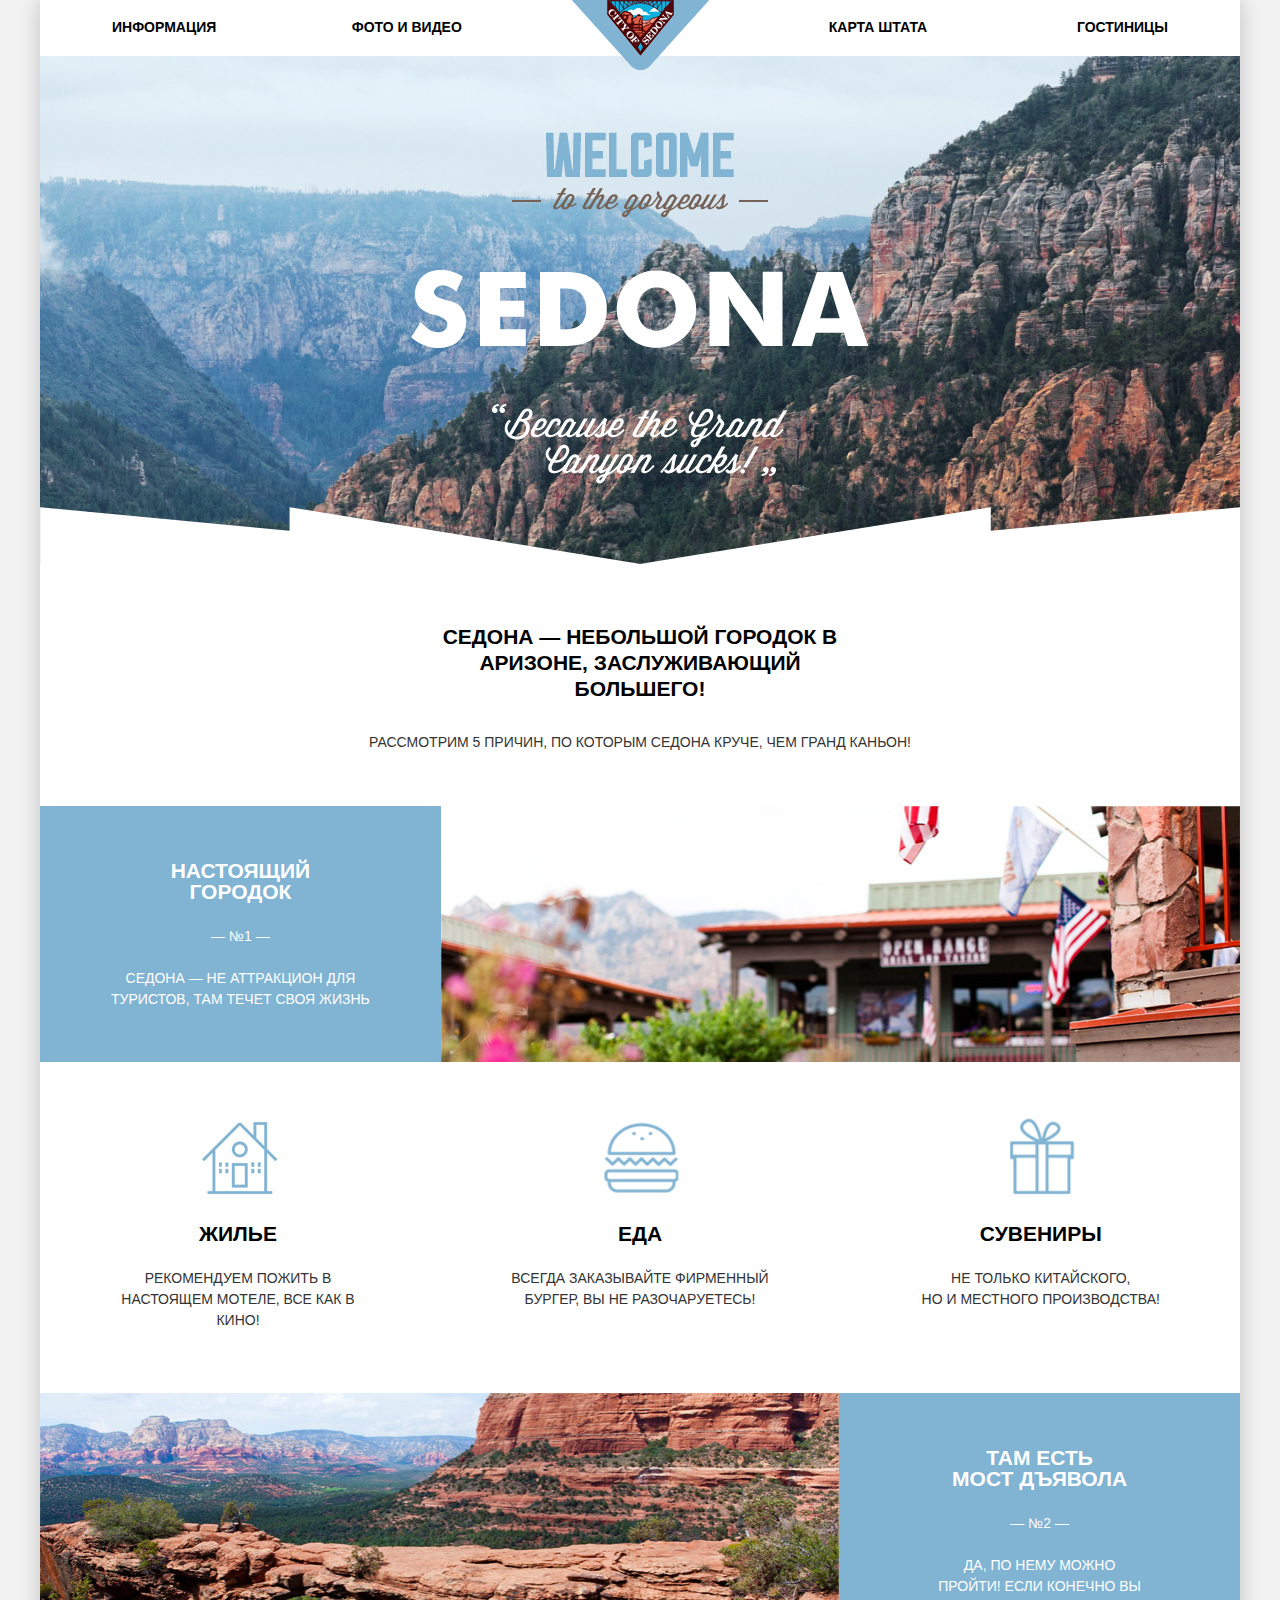
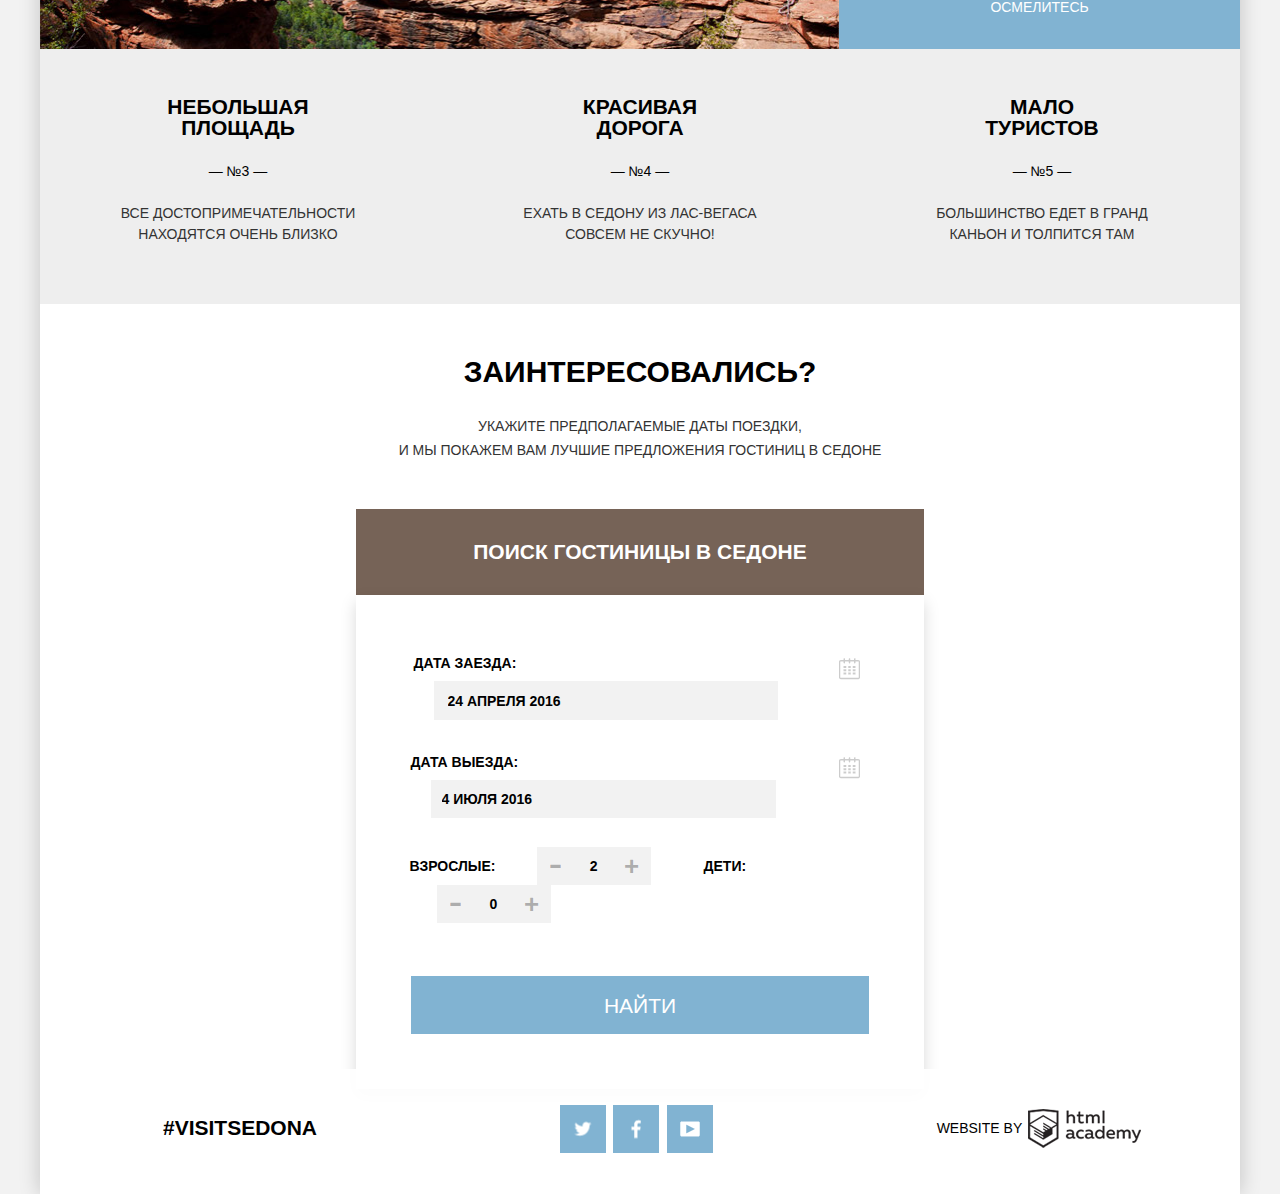
==== index.html @ 412b87b2 "Исправил замечания" ====
<!DOCTYPE html>
<html lang="ru">
  <head>
    <meta charset="utf-8">
    <title>Sedona</title>
    <link href="https://fonts.googleapis.com/css?family=PT+Sans:400,700&subset=latin,cyrillic' rel='stylesheet' type='text/css">
    <link rel="stylesheet" href="css/normalize.css">
    <link rel="stylesheet" href="css/style.css">
  </head>
  <body>
    <div class="container">
      <header class="main-header">
        <nav class="main-nav">
          <ul class="clearfix">
            <li class="main-nav-item"><a href="#">Информация</a></li>
            <li class="main-nav-item"><a href="#">Фото и видео</a></li>
            <li class="main-nav-item"><a href="#">Карта штата</a></li>
            <li class="main-nav-item"><a href="catalog.html">Гостиницы</a></li>
          </ul>
        </nav>
        <div class="main-logo">
          <img src="img/logo.png" alt="logo" width="138" height="70">
        </div>
      </header>
      <main class="index-page">
        <section class="intro">
          <div class="title-image">
            <img src="img/title.png" alt ="title" height="352" width="458">
          </div>
        </section>
        <h1 class="primary-header">Седона — небольшой городок в Аризоне, заслуживающий большего!</h1>
        <p class="simple-text">
          Рассмотрим 5 причин, по которым Седона круче, чем Гранд Каньон!
        </p>
        <section class="features">
          <div class="features-banner clearfix">
            <div class="features-banner-item">
              <b class="features-name">Настоящий<br> городок</b>
              <div class="features-number">— №1 — </div>
              <p class="features-text">Седона — не аттракцион для туристов, там течет своя жизнь</p>
            </div>
            <div class="features-image-wrapper">
              <img class="features-image" src="img/banner-hotel.jpg" alt="banner-hotel" height="401" width="800">
            </div>
          </div>
          <div class="row-1 features-row clearfix">
            <div class="features-item icon icon-hotel">
              <b class="features-name">Жилье</b>
              <p class="simple-text">Рекомендуем пожить в настоящем мотеле, все как в кино!</p>
            </div>
            <div class="features-item icon icon-burger">
              <b class="features-name">Еда</b>
              <p class="simple-text">Всегда заказывайте фирменный бургер, вы не разочаруетесь!</p>
            </div>
            <div class="features-item icon icon-present">
              <b class="features-name">Сувениры</b>
              <p class="simple-text">Не только китайского,<br> но и местного производства!</p>
            </div>
          </div>
          <div class="features-banner clearfix">
           <div class="features-image-wrapper">
              <img class="features-image" src="img/banner-view.jpg" alt="banner-view" height="400" width="800">
           </div>
            <div class="features-banner-item">
              <b class="features-name">Там есть<br> мост дъявола</b>
              <div class="features-number">— №2 — </div>
              <p class="features-text">Да, по нему можно пройти! Если конечно вы осмелитесь</p>
            </div>
          </div>
          <div class="row-2 features-row clearfix">
            <div class="features-item">
              <b class="features-name">Небольшая площадь</b>
              <div class="features-number">— №3 —</div>
              <p class="simple-text">Все достопримеча&shy;тельности находятся очень близко</p>
            </div>
            <div class="features-item">
              <b class="features-name">Красивая дорога</b>
              <div class="features-number">— №4 — </div>
              <p class="simple-text">Ехать в Седону из Лас-Вегаса совсем не скучно!</p>
            </div>
            <div class="features-item">
              <b class="features-name">Мало туристов</b>
              <div class="features-number">— №5 — </div>
              <p class="simple-text">Большинство едет в Гранд Каньон и толпится там</p>
            </div>
          </div>
        </section>
        <div class="index-content">
          <b>Заинтересовались?</b>
          <p class="simple-text">
            Укажите предполагаемые даты поездки,<br> и мы покажем вам лучшие предложения гостиниц в Седоне
          </p>
          <h2><a class="btn-hotel-search" href="#">Поиск гостиницы в Седоне</a></h2>
        </div>
        <div class="form-item">
          <form class="hotel-searh-form" action="#" method = "post">
            <div class="form-item-row">
              <label for="arrival-date">Дата заезда:</label>
              <input class="arrival-value" type = "text" name="arrival" id="arrival-date" value="24 апреля 2016">
              <div class="icon-calendar"></div>
            </div>
           <div class="form-item-row">
              <label for="departure-date">Дата выезда:</label>
             <input class="departure-value" type = "text" name="departure" id="departure-date" value="4 июля 2016">
            <div class="icon-calendar"></div>
           </div>
           <div class="form-item-row">
              <label for="adults-number">Взрослые:</label>
              <div class="form-item-rangeblock">
                <span class="minus">-</span>
                <input class="number-value" type="text" name="adults" id="adults-number" value="2">
                <span class="plus">+</span>
              </div>
              <label for="children-number">Дети:</label>
              <div class="form-item-rangeblock">
                <span class="minus">-</span>
                <input class="number-value" type="text" name="children" id="children-number" value="0">
                <span class="plus">+</span>
              </div>
             </div>
            <button class="form-item-button" type="submit"><span>Найти</span></button>
          </form>
        </div>
      </main>
      <footer class="index-main-footer">
        <iframe src="https://www.google.com/maps/embed?pb=!1m18!1m12!1m3!1d666226.0572191516!2d-111.82361361001526!3d34.73352150311485!2m3!1f0!2f0!3f0!3m2!1i1024!2i768!4f13.1!3m3!1m2!1s0x872da132f942b00d%3A0x5548c523fa6c8efd!2z0KHQtdC00L7QvdCwLCDQkNGA0LjQt9C-0L3QsCwg0KHQqNCQ!5e0!3m2!1sru!2sby!4v1453750199853" width="600" height="593" style="border:0" allowfullscreen>
        </iframe>
        <div class="footer-content-wrapper clearfix">
          <div class="hashtag">
            #VISITSEDONA
          </div>
          <section class="footer-social">
            <a class="social-btn social-btn-tw" href="#">Twitter</a>
            <a class="social-btn social-btn-fb" href="#">Facebook</a>
            <a class="social-btn social-btn-yt" href="#">Youtube</a>
          </section>
          <section class="footer-copyright">
            <span>Website By</span> <a class="btn-academy-logo" href="#"></a>
          </section>
        </div>
      </footer>
    </div>
  </body>
</html>
---- css/style.css ----
body {
  margin: 0;
  min-width: 768px;

  text-transform: uppercase;
  font-size: 14px;
  line-height: 21px;
  font-family: "PT Sans","Arial", "Geneva", "Helvetica", sans-serif;

  background-color: #f2f2f2;
}

h1 {
  font-size: 21px;
  line-height: 26px;
}

ul {
  padding: 0;
  margin: 0;
  list-style: none;
  display: block;
}

p {
  margin: 0;
}

.clearfix::after {
  content: "";
  display: table;
  clear: both;
}

.container {
  position: relative;
  max-width: 1200px;
  margin: 0 auto;

  box-shadow: 0 0 20px rgba(0, 1, 1, 0.2);
  background-color: white;
}

.main-header {
  padding-left: 6%;
  padding-right: 6%;
  min-height: 56px;
}

.main-logo {
  position: absolute;
  z-index: 2;
  top: 0px;
  right: 50%;
  margin-right: -70px;
  cursor: pointer;

}

.main-nav {
  display: block;
}

.main-nav-item {
  display: block;
  float: left;
  width: 20%;
  padding-top: 14px;
  padding-bottom: 16px;
  padding-right: 2%;

  line-height: 26px;
  text-align: left;
}

.main-nav-item:not(:first-child) {
  width: 19.1%;
  padding-left: 0.7%;
}

.main-nav-item a,
.main-nav-item span,
.btn-hotel-search
{
  text-decoration: none;
}

.main-nav-item a,
.main-nav-item span {
  color: black;
  font-weight: bold;
}

.btn-hotel-search,
.form-item-button {
  color: white;
}

.main-nav-item a:hover,
.hotel-name:hover{
  color: #81b3d2;
}

.main-nav-item a:active,
.hotel-name:active{
  color: #cacaca;
}

.main-nav-item span {
  cursor: pointer;
  color: #766357;
}

.main-nav-item span:hover {
  color: #604e43;
}

.main-nav-item span:active {
  opacity: 0.3;
}

.main-nav-item:nth-child(3n) {
  margin-left: 12%;
}

.main-nav-item:nth-child(n+3) {
  padding-right: 0;
  padding-right: 0;
  padding-left: 2.3%;
   text-align: right;
}

.main-nav-item:last-child {
  float: right;
}

.title-image {
  position: relative;
  padding-top: 76px;
  background: url(../img/bg-main.jpg) no-repeat;
  background-size: cover;
  background-position: 0 28%;
  min-height: 432px;
}

.title-image::after {
  content: "";
  position: absolute;
  width: 100%;
  height: 57px;
  bottom: 0;
  background: url(../img/border-image.png) no-repeat;
  background-size: 100% 100%;
}

.hotels-type {
  background: url(../img/bg-filter.jpg) no-repeat;
  background-size: cover;
  background-position: 0 16%;
}

.title-image img{
  display: block;
  margin: 0 auto;
}

.main-header,
.primary-header,
.simple-text,
.index-content,
.features-banner-item,
.features-item,
.footer-content-wrapper {
    text-align: center;
}

.primary-header {
  margin: 60px auto;
  width: 445px;
  margin-bottom: 30px;
}

.simple-text {
  margin-bottom: 53px;
  color: #333333;
}

.features-banner-item {
  box-sizing: border-box;
  float: left;
  width: 33.4%;
  min-height: 202px;
  padding-top: 54px;
  min-height: 256px;
  color: white;
  background-color: #81b3d2;
}

.features-banner-item .features-text {
  width: 75%;
  margin: 0 auto;
}

.features-banner-item:nth-of-type(2) .features-text {
  width: 53%;
}

.features-item {
  float: left;
  width: 31%;
  min-height: 208px;
  padding-left: 1%;
  padding-right: 1%;
}

.features-name {
  margin-bottom: 24px;
  display: block;
  font-size: 21px;
}

.features-number {
  margin-bottom: 21px;
}

.features-image {
  width: 100%;
  height: auto;
}

.features-image-wrapper {
  overflow: hidden;
  float: left;
  height: 256px;
  width: 66.6%;
}

.icon::before,
.social-btn::before,
.btn-academy-logo::before
 {
  content: "";
  position: absolute;
  top: 0;
  left: 50%;
  right: 50%;
  background-image: url(..//img/spritesheet.png);
  background-repeat: no-repeat;
}

.social-btn::before {
   top: 50%;
  transform: translate(-50%,-50%);
}

.icon-burger::before {
    width: 74px;
    height: 70px;
    transform: translate(-40%, 1%);

    background-position: -103px -34px;
}
.icon-present::before {
    width: 64px;
    height: 76px;
    transform: translate(-34%,-5%);
    background-position: -187px -5px;
}

.icon-hotel::before {
  width: 75px;
  height: 72px;
  transform: translate(-48%);
  background-position: -5px -114px;
}

.icon-academy::before {
  width: 113px;
  height: 39px;
  background-position: -90px -114px;
}

.social-btn {
  display: inline-block;
  width: 46px;
  height: 48px;
  margin-right: 1.8%;
  font-size: 0;
  position: relative;
  background-color: #81b3d2;
}

.social-btn-tw::before {
  width: 17px;
  height: 15px;
  background-position: -123px -5px;
}

.social-btn-yt::before {
  width: 20px;
  height: 16px;
  background-position: -150px -5px;
}

.social-btn-fb::before {
  width: 10px;
  height: 19px;
  background-position: -103px -5px;
}

.social-btn:hover {
  background-color: #669ec0;
}

.social-btn:active {
  background-color: #5496bd;
}

.social-btn:active::before {
  opacity: 0.2;
}

.footer-copyright span,
.btn-academy-logo {
  margin-right: 2px;
  vertical-align: middle;
}

.btn-academy-logo {
  display: inline-block;
  font-size: 0;
  position: relative;
}

.btn-academy-logo,
.btn-academy-logo::before {
  width: 113px;
  height: 39px;
}

.btn-academy-logo::before {
  width: 113px;
  height: 39px;
  left: 0;
  background-position: -90px -114px;
}

.btn-academy-logo:hover::before {
  background-position: -90px -163px;
}

.btn-academy-logo:active::before {
  background-position: -90px -114px;
  opacity: 0.3;
}

.row-2 {
  background-color: #eeeeee;
}

.row-2 .features-item {
  padding-top: 47px;
}

.row-2 .features-name {
  width: 43%;
  margin: 0 auto;
  margin-bottom: 23px;
}

.row-2 .features-item:nth-child(n+2) {
  padding-left: 1.5%;
}

.row-2 .simple-text {
  margin-bottom: 59px;
}

.row-1 .features-item {
  position: relative; /* for sprites */
  min-height: 170px;
  padding-top: 101px;;
  margin-top: 60px;
}

.row-1 .features-item:nth-of-type(2) {
  padding-left: 2%;
  width: 30%
}

.row-1 .features-item:nth-of-type(3){
  padding-left: 2.4%;
  width: 30%
}

.features-item .simple-text {
  width: 71%;
  margin: 0 auto;
}

.icon-burger .simple-text {
  width: 80%;
}

.index-content {
  padding-top: 56px;
}

.index-content b,
.index-content .simple-text {
  line-height: 24px;
}

.index-content b {
  display: block;
  margin-bottom: 30px;
  font-size: 30px;
}

.index-content .simple-text {
  margin-bottom: 47px;
}


.index-content h2 {
  width: 568px;
  margin: 0 auto;
}

.btn-hotel-search {
  display: block;
  padding-top: 32px;
  padding-bottom: 33px;
  background-color: #766357;
}

/* Search Form */

.form-item {
  /*display: none; */
  position: absolute;
  right: 50%;
  left: 50%;
  width: 568px;
  margin: 0 auto;
  padding-top: 55px;

  transform: translate(-50%);
  background-color: white;
  font-size: 0px;
  line-height: 26px;
  vertical-align: middle;
  box-shadow: 0px 7px 15px 0px rgba(0, 1, 1, 0.15);
}

.form-item-row input,
.form-item-row label,
.hashtag {
  font-size: 14px;
  font-weight: bold;
  line-height: 26px;
  text-transform: uppercase;
}

.form-item-row,
.form-item-button
 {
  width: 475px;
  margin: 0 auto;
}

.form-item-button {
  display: block;
  width: 458px;
  border: 0;
  margin-bottom: 55px;
  padding-top: 19px;
  padding-bottom: 18px;
  font-size: 21px;
  line-height: 21px;
  outline: none;
  background-color: #81b3d2;
}

.form-item-button span {
  text-transform: uppercase;
  font-family: "PT Sans","Arial", "Geneva", "Helvetica", sans-serif;
}

.form-item-button:hover {
  background-color: #669ec0;
}

.form-item-button:active {
  background-color: #5496bd;
}

.form-item-button:active span{
  opacity: 0.5;
}

.form-item-row {
  position: relative; /* for icons */
  box-sizing: border-box;
  margin-bottom: 29px;
}

.form-item-row:first-child {
  padding-left: 11px;
}

.form-item-row:nth-child(2) {
  padding-left: 8px;
}

.form-item-row:last-of-type {
  margin-bottom: 53px;
  padding-left: 7px;
}

.icon-calendar {
  position: absolute;
  top: 8px;
  right: 18px;
  width: 21px;
  height: 22px;
  background-image: url(..//img/spritesheet.png);
  background-repeat: no-repeat;
  background-position: -5px -5px;
  cursor: pointer;
  opacity: 0.2
}
.icon-calendar:hover {
  opacity: 1;
}

.icon-calendar:active {
  background-position: -36px -5px;
}

.arrival-value,
.departure-value
.arrival-value,
.departure-value,
.number-value,
.plus,
.minus {
    background-color: #f2f2f2;
}

.plus,
.minus,
.number-value {
  width: 38px;
  height: 38px;
  padding: 0;
  border: 0;

  text-align: center;
}

.number-value {
  outline: none;
}

.plus,
.minus {
  display: inline-block;
  box-sizing: border-box;
  padding-top: 6px;
  color: rgba(0,0,0,0.3);
  cursor: pointer;
}

.minus {
  font-size: 42px;
  line-height: 21px;
  font-weight: 400;
}

.plus {
  font-size: 26px;
  line-height: 26px;
  font-weight: 700;
}

.minus:hover,
.plus:hover {
  color: black;
}

.minus:active,
.plus:active {
  color: #81b3d2;
}

.arrival-value,
.departure-value {
  width: 300px; /* 346 */
  padding: 7px 30px 6px 14px;
  border: 0;
  margin-left: 20px;
  outline-color: gray;
  background-color: #f2f2f2;
}

.departure-value {
  width: 304px;
  padding-left: 11px;
  padding-top: 6px;
}

.arrival-value:hover,
.departure-value:hover {
  background-color: #ebebeb;
}

.arrival-value:focus,
.departure-value:focus {
  background-color: #ffffff;
}

.form-item-rangeblock {
  display: inline-block;
}

.form-item-rangeblock > span {
  vertical-align: top;
}



.form-item-rangeblock:first-of-type {
  margin-left: 41px;
  margin-right: 53px;
}

.form-item-rangeblock:nth-of-type(2) {
  margin-left: 27px;
}

.footer-content-wrapper {
  width: 100%;
  background-color: rgba(255,255,255,0.9);
  min-height: 125px; /* temporary */
}

.index-main-footer .footer-content-wrapper {
  position: absolute;
  bottom: 0;
}

.index-main-footer iframe {
  width: 100%;
}

.footer-copyright {
  padding-top: 40px;
}

.hashtag,
.footer-social,
.footer-copyright {
  float: left;
  box-sizing: border-box;
  width: 33.33%;
}

.footer-social {
  padding-top: 36px;
  font-size: 0;
}

.hashtag {
  font-size: 21px;
  padding-top: 46px;
}


/* for catalog.html */

.hotels-type-form fieldset,
.hotels-type-form legend {
  margin: 0;
  padding: 0;
  border:0;

  color: white;
}

.hotels-type-form legend {
  font-weight: bold;
  font-size: 16px;
}

.inner-container {
  padding-top: 27px;
  padding-right: 6%;
  padding-left: 5.9%;
}

.filter-range {
  padding-top: 10px;
  margin-left: 3%;
}

.filter-range-title {
  margin-bottom: 9px;

  font-weight: bold;
  font-size: 16px;
  line-height: 21px;
}

.price-controls {
  position: relative;
  height: 32px;
  margin-bottom: 20px;
  font-size: 0;
  border: 2px solid #ffffff;
  border-radius: 2px;
}

.price-controls::after {
  content: "";
  position: absolute;
  top: 50%;
  left: 50%;
  width: 2px;
  height: 22px;

  background: #ffffff;
  transform: translate(-50%,-50%);
}

.price-controls label {
  display: inline-block;

  font-size: 14px;
  line-height: 31px;
  vertical-align: top;

  cursor: pointer;
}

.price-controls .min-price,
.price-controls .max-price {
  width: 27%;
  padding-left: 20.2%;
}

.price-controls input {
  width: 57%;
  margin: 0;

  color: inherit;
  font: inherit;

  background: none;
  border: none;
  outline: none;
}

.range-controls {
  position: relative;

  margin-bottom: 32px;
}

.range-controls .scale {
  height: 2px;

  background: rgba(255, 255, 255, 0.3);
}

.range-controls .bar {
  width: 80%;
  height: 2px;

  background: #ffffff;
}

.range-toggle {
  position: absolute;
  top: -9px;
  width: 4px;
  height: 4px;
  background: #ababab;
  border: 8px solid #ffffff;
  border-radius: 50%;
  box-shadow: 0 2px 1px 0 rgba(0, 1, 1, 0.2);
  cursor: pointer;
}

.range-toggle-min {
  left: 0;
}

.range-toggle:hover {
  background: #1c4f80;
}

.range-toggle-max {
  left: 80%;
}

.btn-transparent {
  display: block;
  margin: 0 auto;
  padding: 6px 33px;

  font-size: 14px;
  line-height: 20px;
  color: #ffffff;
  text-transform: uppercase;

  background: none;
  border: 2px solid #ffffff;
  border-radius: 2px;
  outline: none;
  cursor: pointer;
  font-family: "PT Sans","Arial", "Geneva", "Helvetica", sans-serif;
}

.btn-transparent:hover {
  background-color: white;
  color: black;
}


.hotels-type {
  min-height: 217px; /* Temporary */
}

.hotels-type-left {
  float: left;
  width: 60%;
  font-size: 0;
}

.hotels-type-right {
  float: right;
  width: 31%;
}

.hotels-type-left fieldset{
  display: inline-block;
  vertical-align: top;
  width: 40%;
  font-size: 14px;
}

.hotels-type-left fieldset:first-of-type {
  min-width: 240px;
}

.input-item {
  position: relative;
  display: block;
  height: 25px;
  margin-right: 50%;
  margin-top: 21px;
  padding-left: 41px;
  cursor: pointer;
}

fieldset .input-item:first-of-type {
  margin-top: 26px;
}

.input-item input {
  margin-top: 25px;
}

.input-item input[type="checkbox"] {
  display: none;
}

.input-item input[type="checkbox"] + .checkbox-indicator{
  position: absolute;
  opacity: 0.9;
  top: -3px;
  left: 0;
  width: 17px;
  height: 17px;
  border: 2px solid white;
  border-radius: 25%
}

.input-item input[type="checkbox"]:checked + .checkbox-indicator {
  width: 26px;
  height: 22px;
  border: 0;
  opacity: 1;

  border-radius: 0;
  background-position: -67px -5px;
  background-image: url(../img/spritesheet.png);
  background-repeat: no-repeat;
}

.input-item input[type="checkbox"]:disabled + .checkbox-indicator {
  opacity: 0.4;
}

.row-sorting,
.hotel-item {
  padding-right: 6%;
  padding-left: 6%;
  border-bottom: 1px solid rgba(0,0,0,0.1);
}

.row-sorting {
  padding-top: 30px;
  padding-bottom: 25px;
  text-align: center;
}

.row-sorting .hotel-wrapper-right {
  padding-top: 3px;
}

.search-result-sorting {
  font-size: 12px;
  font-weight: bold;
}

.sorting-type {
  margin-right: 30px;
  padding: 0 1px;
  border-bottom: 1px dotted #81b3d2;
  line-height: 14px;
  font-size: 12px;
  color: #cacaca;
  text-decoration: none;
}

.active-sorting {
 color: #81b3d2;
 opacity: 1;
 border: 0;
}

.search-result-title {
  margin-right: 47px;
}

.search-result-sorting {
  margin-right: 38px;
}

.sorting-type:hover:not(.active-sorting) {
  color: #81b3d2;
}

.sorting-type:active:not(.active-sorting) {
  opacity: 1;
  color: black;
}

.hotel-item {
  padding-top: 25px;
  padding-bottom: 30px
}

.hotel-wrapper-left {
  float:left;
  font-size: 0px;
}

.hotel-wrapper-left img,
.btn-more {
   vertical-align: bottom;
}

.hotel-col-info {
  font-size: 0px
}

.hotel-col-info *
 {
  font-size: 14px;
}

.hotel-wrapper-right {
  float: right;
}

.search-result-title,
.search-result-sorting,
.arrow-up,
.arrow-down,
.hotel-col-info,
.sorting-type {
  display: inline-block;
  vertical-align: baseline;
}

.arrow-up,
.arrow-down {
  text-decoration: none;
  color: #cccccc;
}

.arrow-up:hover:not(.active-arrow),
.arrow-down:hover:not(.active-arrow) {
  color: black;
}

.arrow-up:active:not(.active-arrow),
.arrow-down:active:not(.active-arrow) {
  color: #81b3d2;
}

.arrow-up {
  margin-right: 6px;
  padding-top: 2px;
}

.active-arrow {
  color: #81b3d2;
  vertical-align: top;
}

.search-result-title,
.hotel-name {
  line-height: 26px;
  font-size: 21px;
}

.hotel-name {
  margin: 0 0 7px 0;
  cursor: pointer;
}

.rating-stars {
  margin-bottom: 42px;
  padding-top: 1px;
  text-align: right;
}

.rating-star {
  display: inline-block;
  margin-right: 1px;
  color: #81b3d2;
  font-size: 23px;
}

.rating-stars .rating-star:last-of-type {
  margin-right: 0;
}

.rating {
  background: #f2f2f2;
  padding: 3px 0px 3px 4px;
  color: #666666;
  width: 106px;
  text-align: center;
  margin-right: 2px;
}

.hotel-col-info {
  vertical-align: top;
  margin-left: 29px;
}

.hotel-description {
  margin-bottom: 14px;
}

.hotel-description-type {
  display: inline-block;
  width: 110px;
  margin-right: 2px;
}

.btn-more, .btn-book {
  display: inline-block;
  padding-left: 16px;
  padding-right: 17px;
  padding-top: 3px;
  padding-bottom: 3px;
  text-decoration: none;
  color: white;
  font-weight: bold;
}

.btn-more:active,
.btn-book:active,
.btn-hotel-search:active { color: rgba(255, 255, 255, 0.4); }

.btn-more {
  background-color: #81b3d2;
  margin-right: 6px;
}

.btn-more:hover { background-color: #669ec0; }

.btn-more:active { background-color: #5496bd; }

.btn-book {
  background-color: #766357;
  vertical-align: top;
}

.btn-hotel-search:hover,
.btn-book:hover { background-color: #604e43; }

.btn-hotel-search:active,
.btn-book:active { background-color: #503e33; }
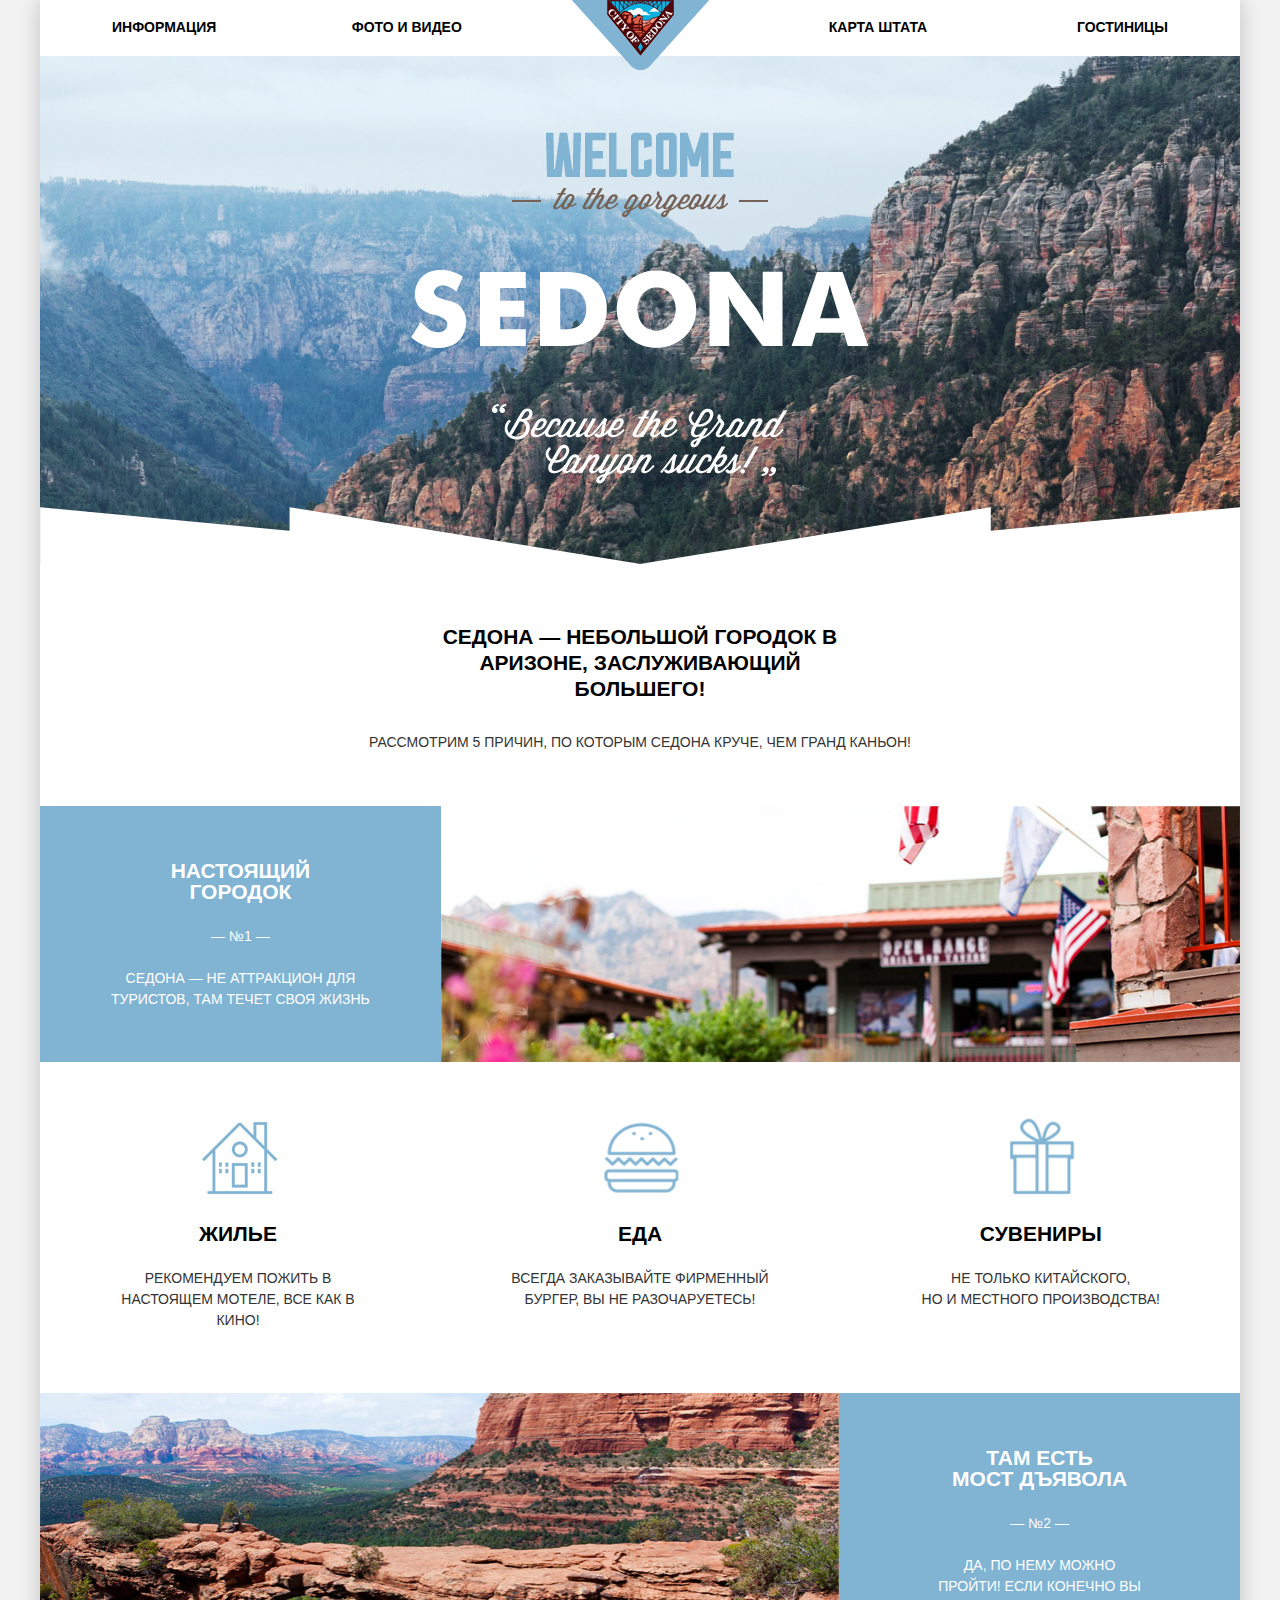
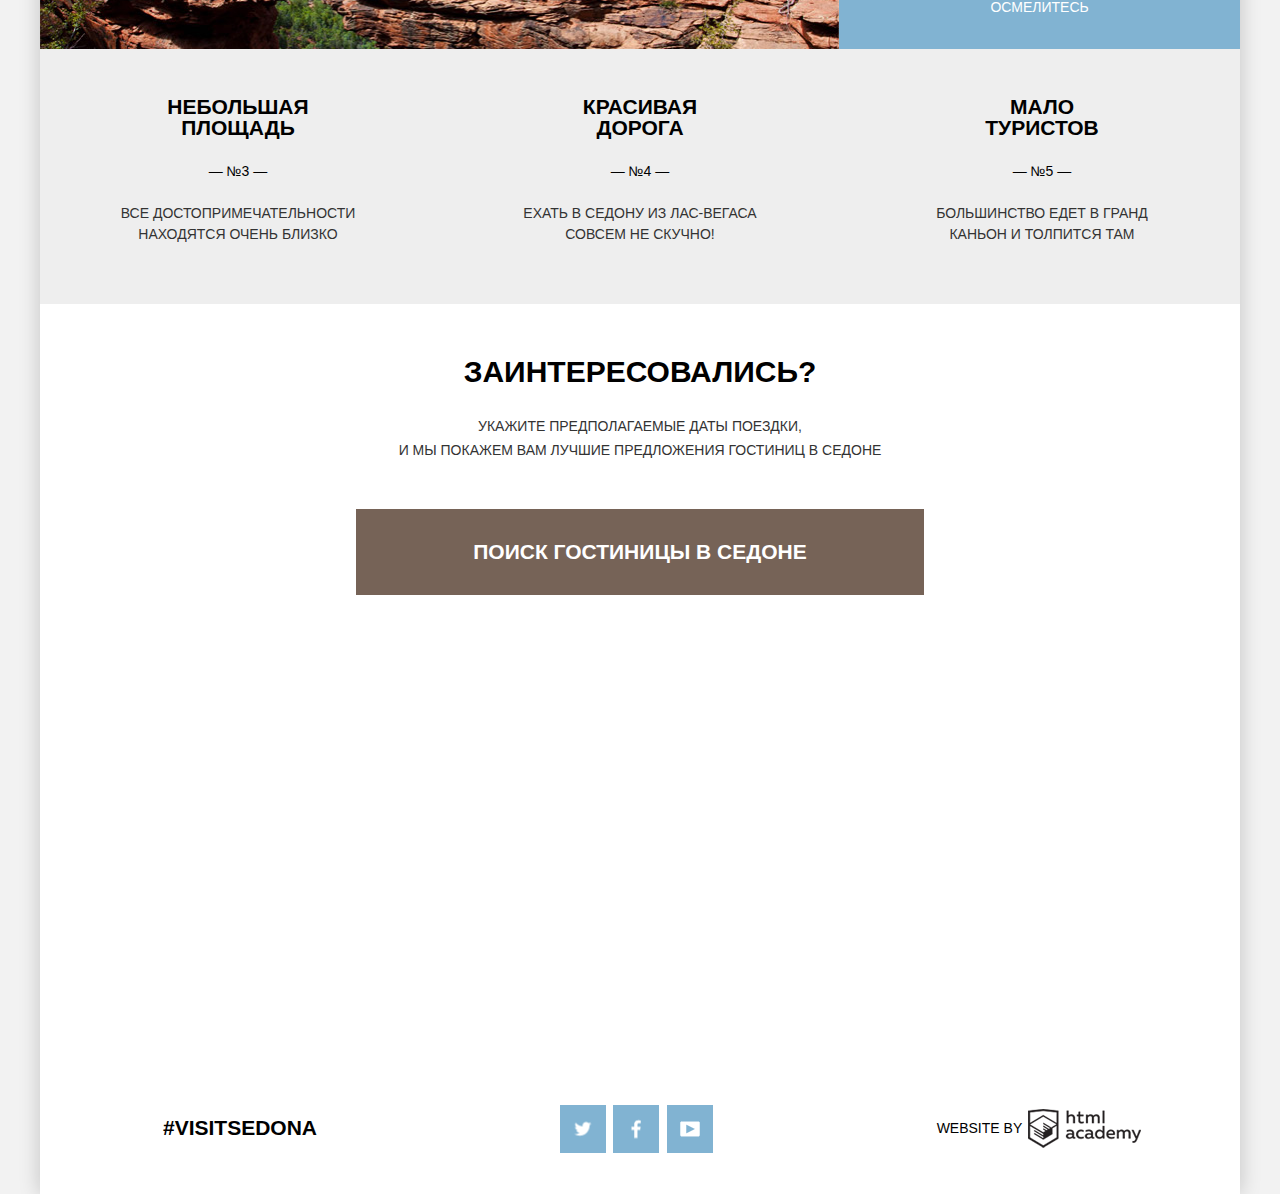
==== commit 07ebc9bd: "Добавил анимацию" ====
--- a/index.html
+++ b/index.html
@@ -140,5 +140,6 @@
         </div>
       </footer>
     </div>
+    <script src="js/script.js"></script>
   </body>
 </html>
--- a/css/style.css
+++ b/css/style.css
@@ -437,20 +437,35 @@
 /* Search Form */
 
 .form-item {
-  /*display: none; */
+  display: none;
+  overflow: hidden; /* for animation */
   position: absolute;
   right: 50%;
   left: 50%;
   width: 568px;
   margin: 0 auto;
   padding-top: 55px;
-
   transform: translate(-50%);
   background-color: white;
   font-size: 0px;
   line-height: 26px;
   vertical-align: middle;
   box-shadow: 0px 7px 15px 0px rgba(0, 1, 1, 0.15);
+}
+
+.form-item-show {
+  display: block;
+  animation: pull-out 1s;
+}
+
+@keyframes pull-out {
+  from {
+    height: 0;
+  }
+  to {
+    height: 339px;
+  }
+
 }
 
 .form-item-row input,
@@ -1108,3 +1123,6 @@
 
 .btn-hotel-search:active,
 .btn-book:active { background-color: #503e33; }
+
+
+
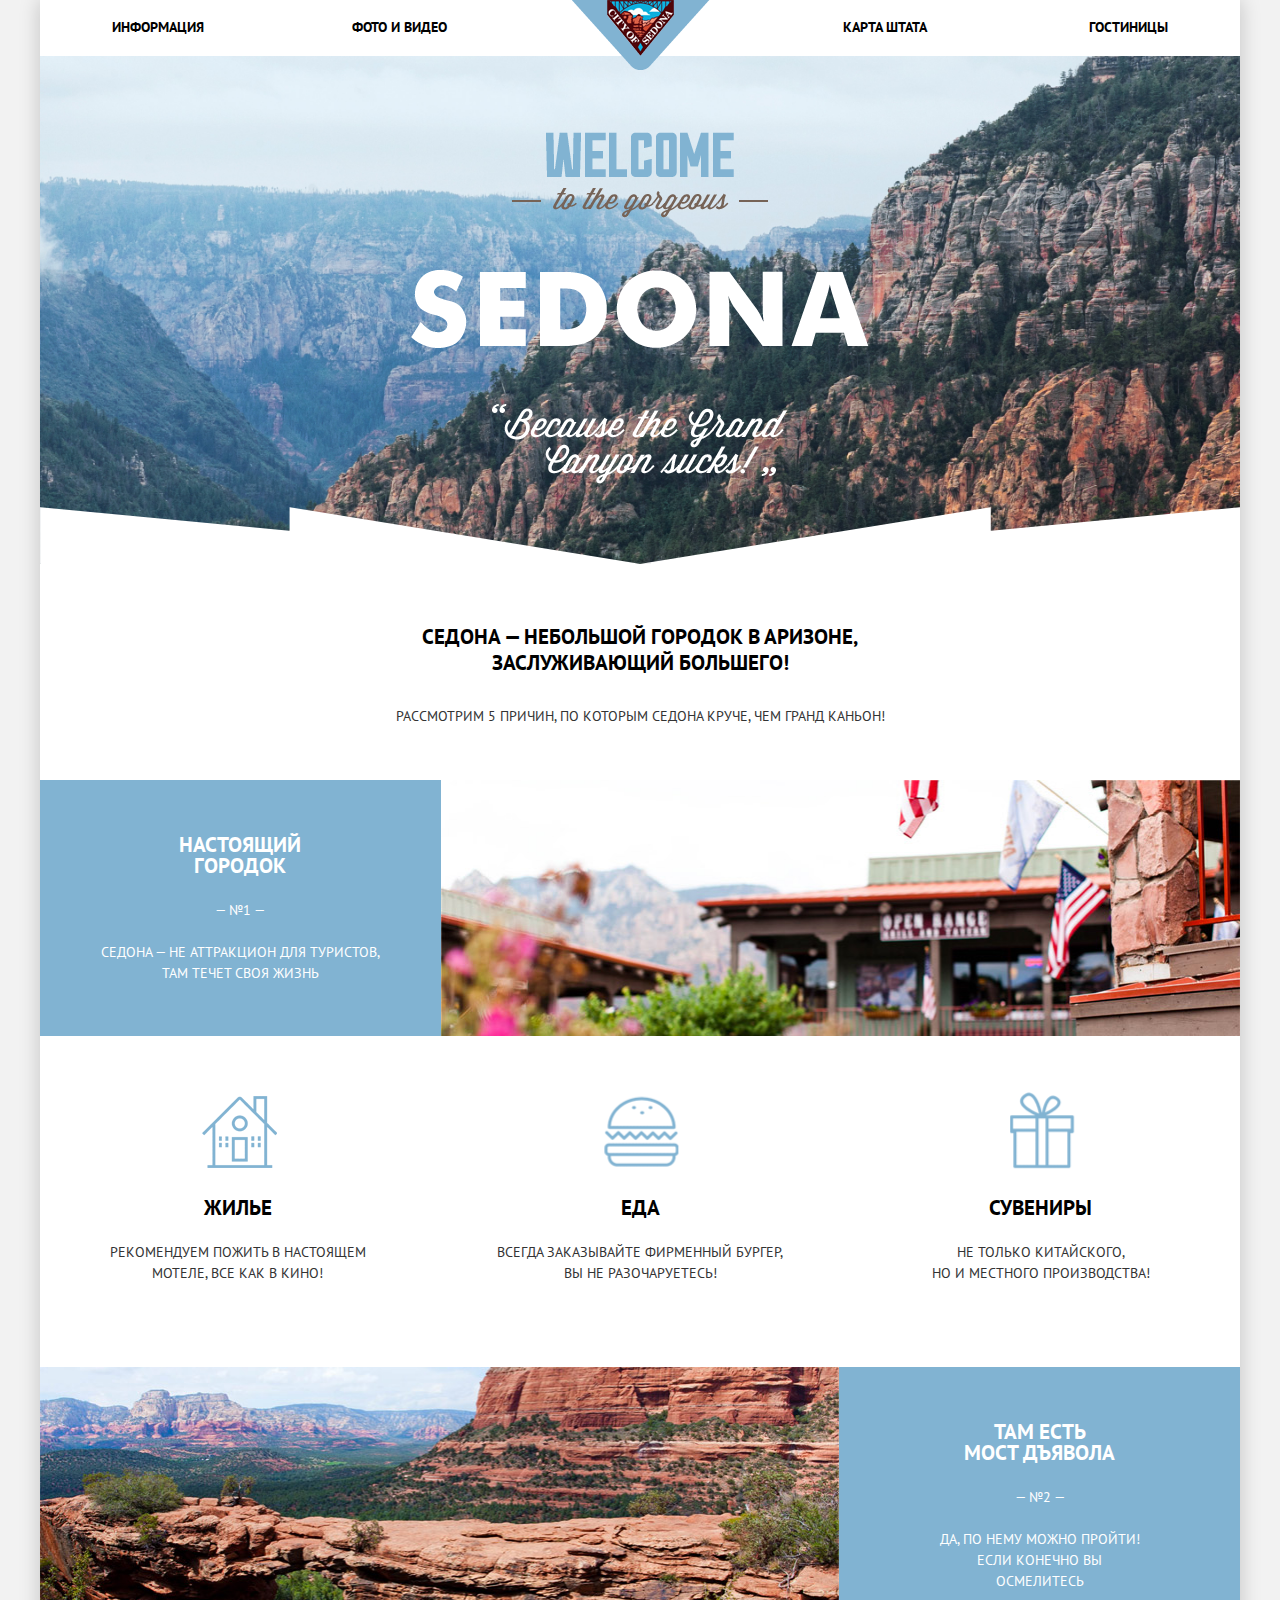
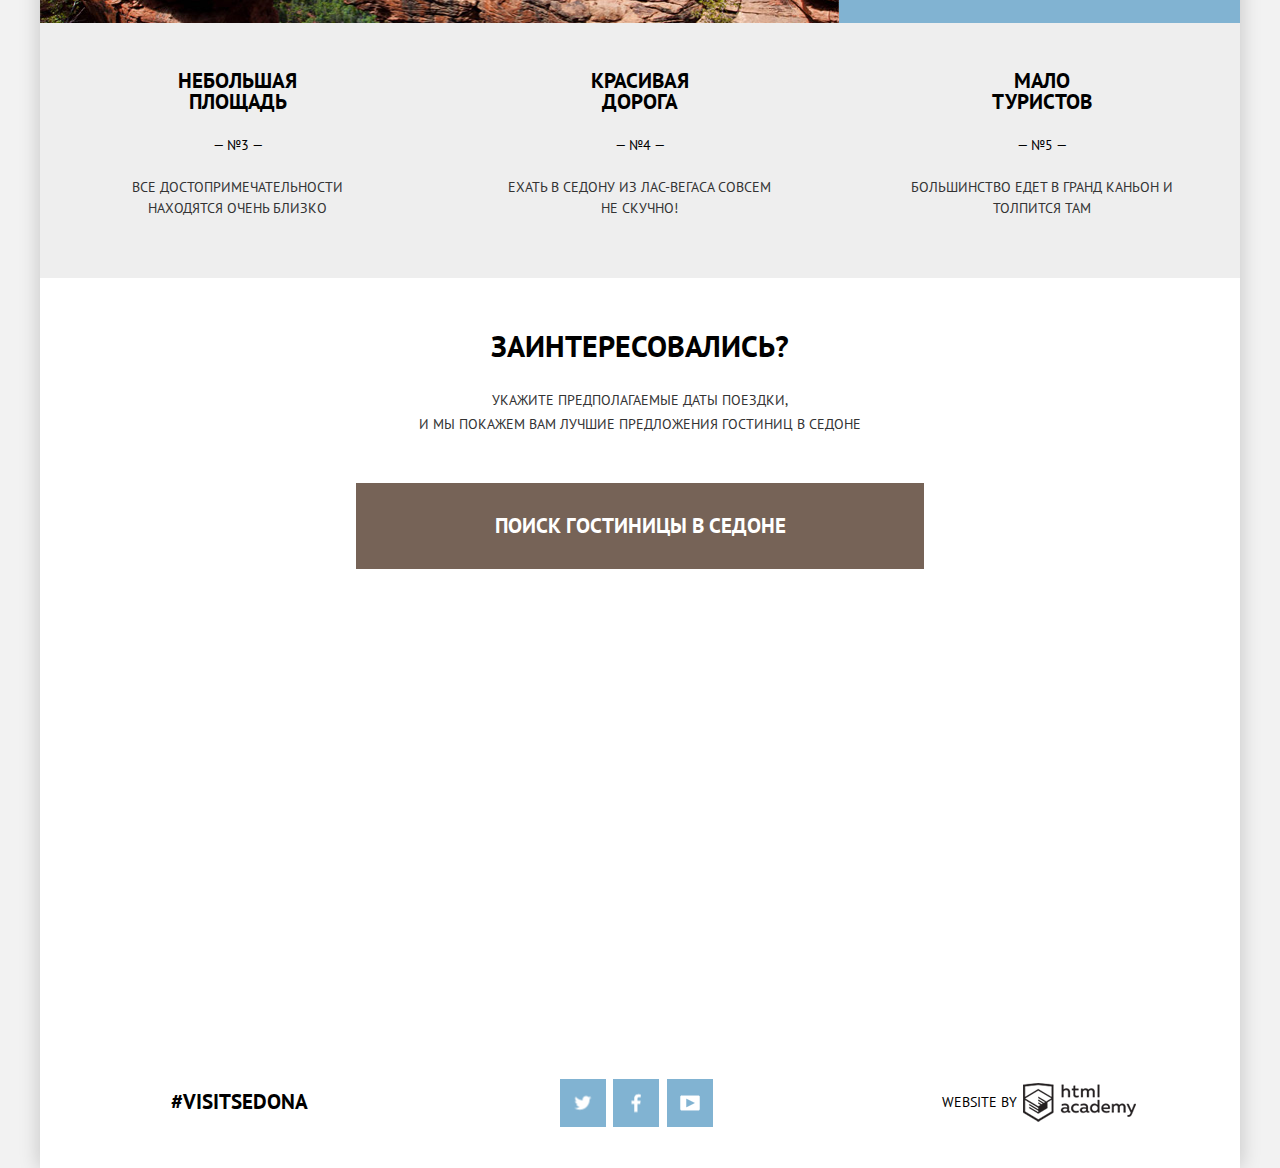
==== commit 942528f5: "Подключил normalize, исправил подключение шрифтов" ====
--- a/index.html
+++ b/index.html
@@ -3,7 +3,7 @@
   <head>
     <meta charset="utf-8">
     <title>Sedona</title>
-    <link href="https://fonts.googleapis.com/css?family=PT+Sans:400,700&subset=latin,cyrillic' rel='stylesheet' type='text/css">
+    <link href="https://fonts.googleapis.com/css?family=PT+Sans:400,700&subset=latin,cyrillic" rel='stylesheet' type='text/css'>
     <link rel="stylesheet" href="css/normalize.css">
     <link rel="stylesheet" href="css/style.css">
   </head>
@@ -90,7 +90,7 @@
           <p class="simple-text">
             Укажите предполагаемые даты поездки,<br> и мы покажем вам лучшие предложения гостиниц в Седоне
           </p>
-          <h2><a class="btn-hotel-search" href="#">Поиск гостиницы в Седоне</a></h2>
+          <h2><a class="btn-hotel-search" href="form.html">Поиск гостиницы в Седоне</a></h2>
         </div>
         <div class="form-item">
           <form class="hotel-searh-form" action="#" method = "post">
--- a/css/style.css
+++ b/css/style.css
@@ -611,7 +611,8 @@
 
 .arrival-value,
 .departure-value {
-  width: 300px; /* 346 */
+  width: 300px;
+  height: 26px; /* for IE */
   padding: 7px 30px 6px 14px;
   border: 0;
   margin-left: 20px;
@@ -766,6 +767,7 @@
 
 .price-controls input {
   width: 57%;
+  height: 31px; /* for IE */
   margin: 0;
 
   color: inherit;
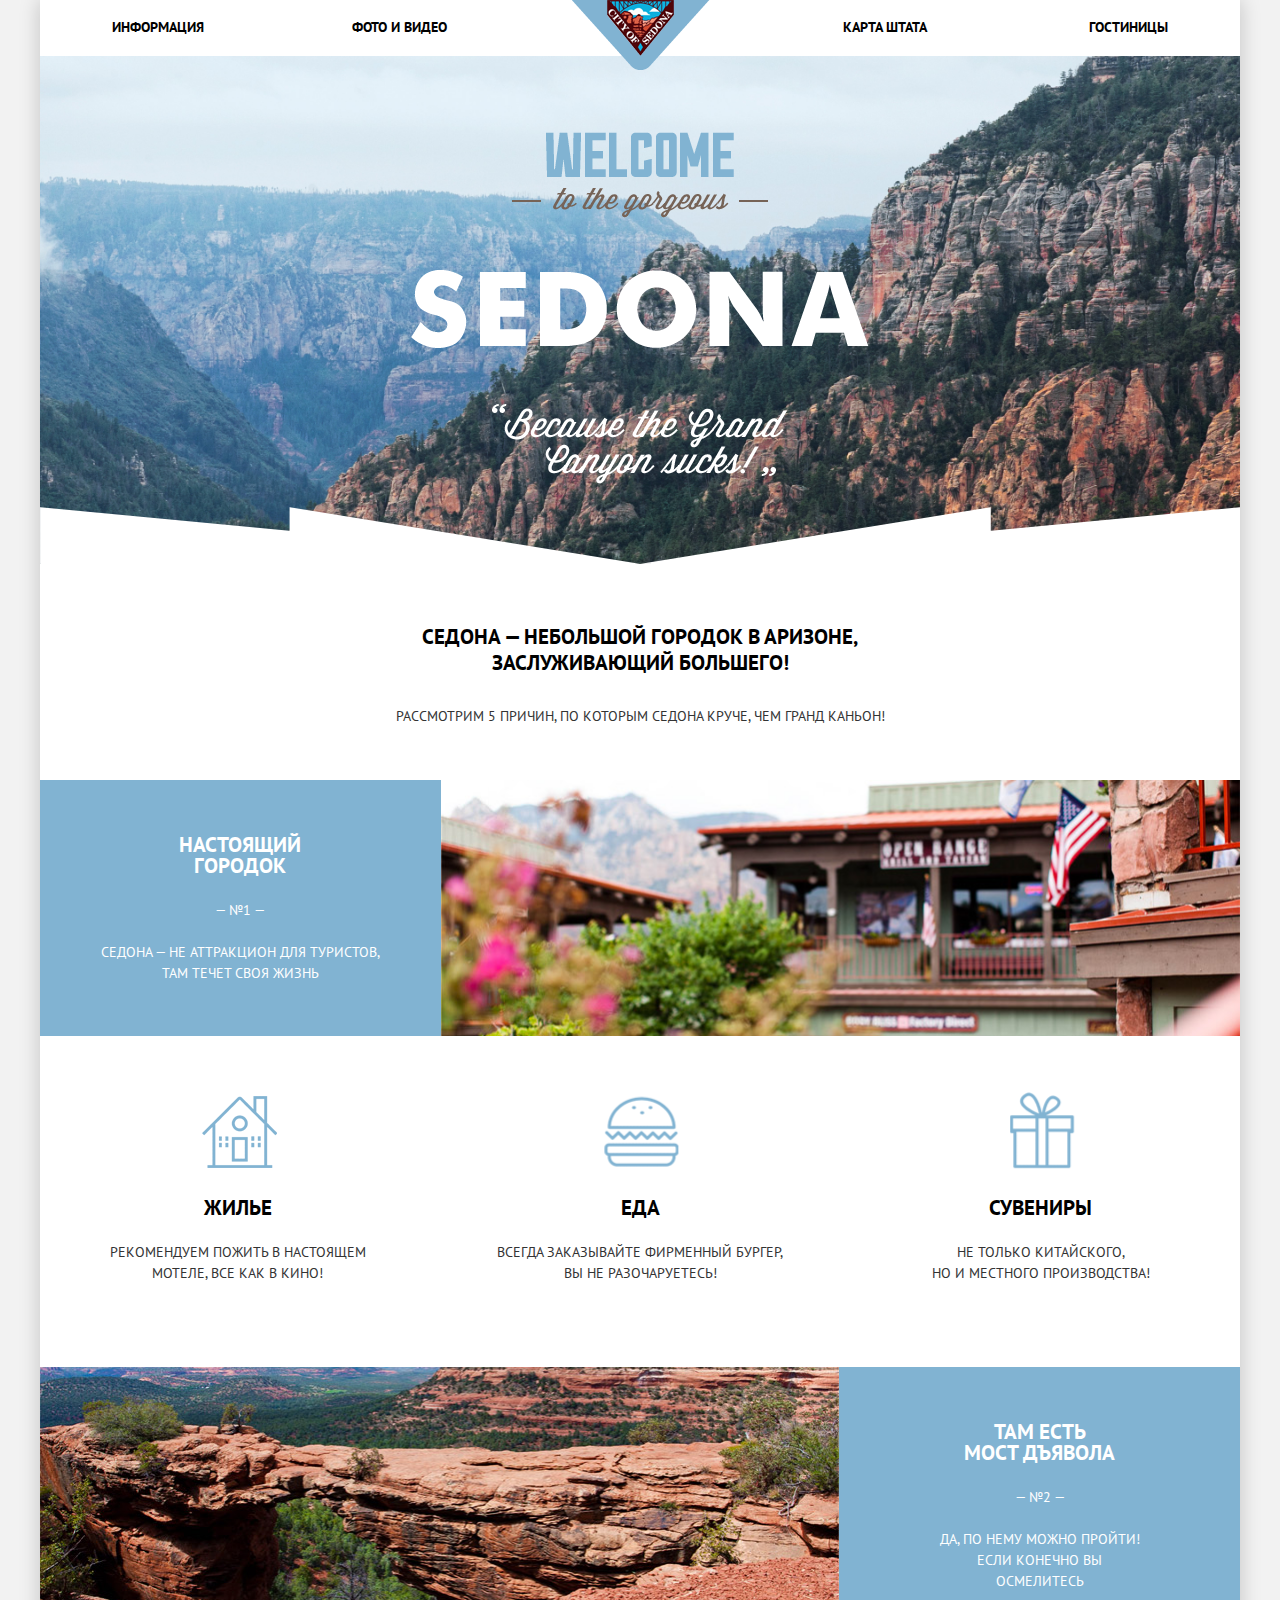
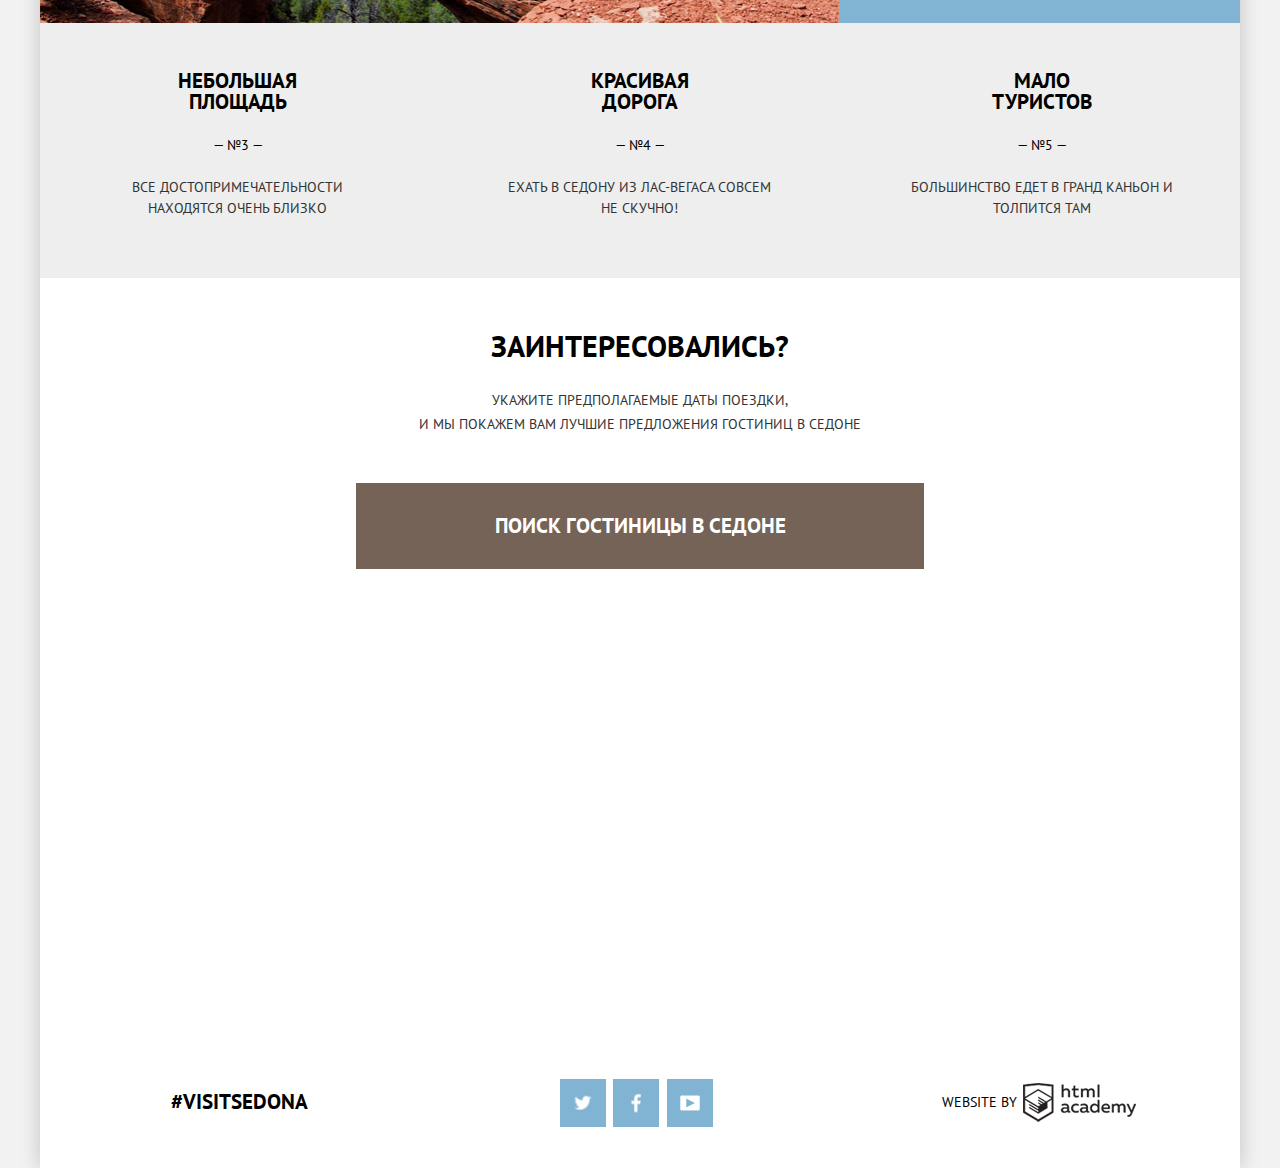
==== commit 2920e4da: "Сделал центрирование картинок в баннерах, явно прописал vertical-align для inline-блоков" ====
--- a/index.html
+++ b/index.html
@@ -3,7 +3,7 @@
   <head>
     <meta charset="utf-8">
     <title>Sedona</title>
-    <link href="https://fonts.googleapis.com/css?family=PT+Sans:400,700&subset=latin,cyrillic" rel='stylesheet' type='text/css'>
+    <link href="https://fonts.googleapis.com/css?family=PT+Sans:400,700&subset=latin,cyrillic" rel="stylesheet" type="text/css">
     <link rel="stylesheet" href="css/normalize.css">
     <link rel="stylesheet" href="css/style.css">
   </head>
@@ -140,6 +140,6 @@
         </div>
       </footer>
     </div>
-    <script src="js/script.js"></script>
+    <script src="js/script.min.js"></script>
   </body>
 </html>
--- a/css/style.css
+++ b/css/style.css
@@ -224,11 +224,16 @@
 }
 
 .features-image {
+  position: absolute;
+  top: 0;
+  bottom: 0;
+  margin: auto;
   width: 100%;
   height: auto;
 }
 
 .features-image-wrapper {
+  position: relative;
   overflow: hidden;
   float: left;
   height: 256px;
@@ -638,6 +643,7 @@
 
 .form-item-rangeblock {
   display: inline-block;
+  vertical-align: baseline;
 }
 
 .form-item-rangeblock > span {
@@ -1059,6 +1065,7 @@
 .rating-star {
   display: inline-block;
   margin-right: 1px;
+  vertical-align: baseline;
   color: #81b3d2;
   font-size: 23px;
 }
